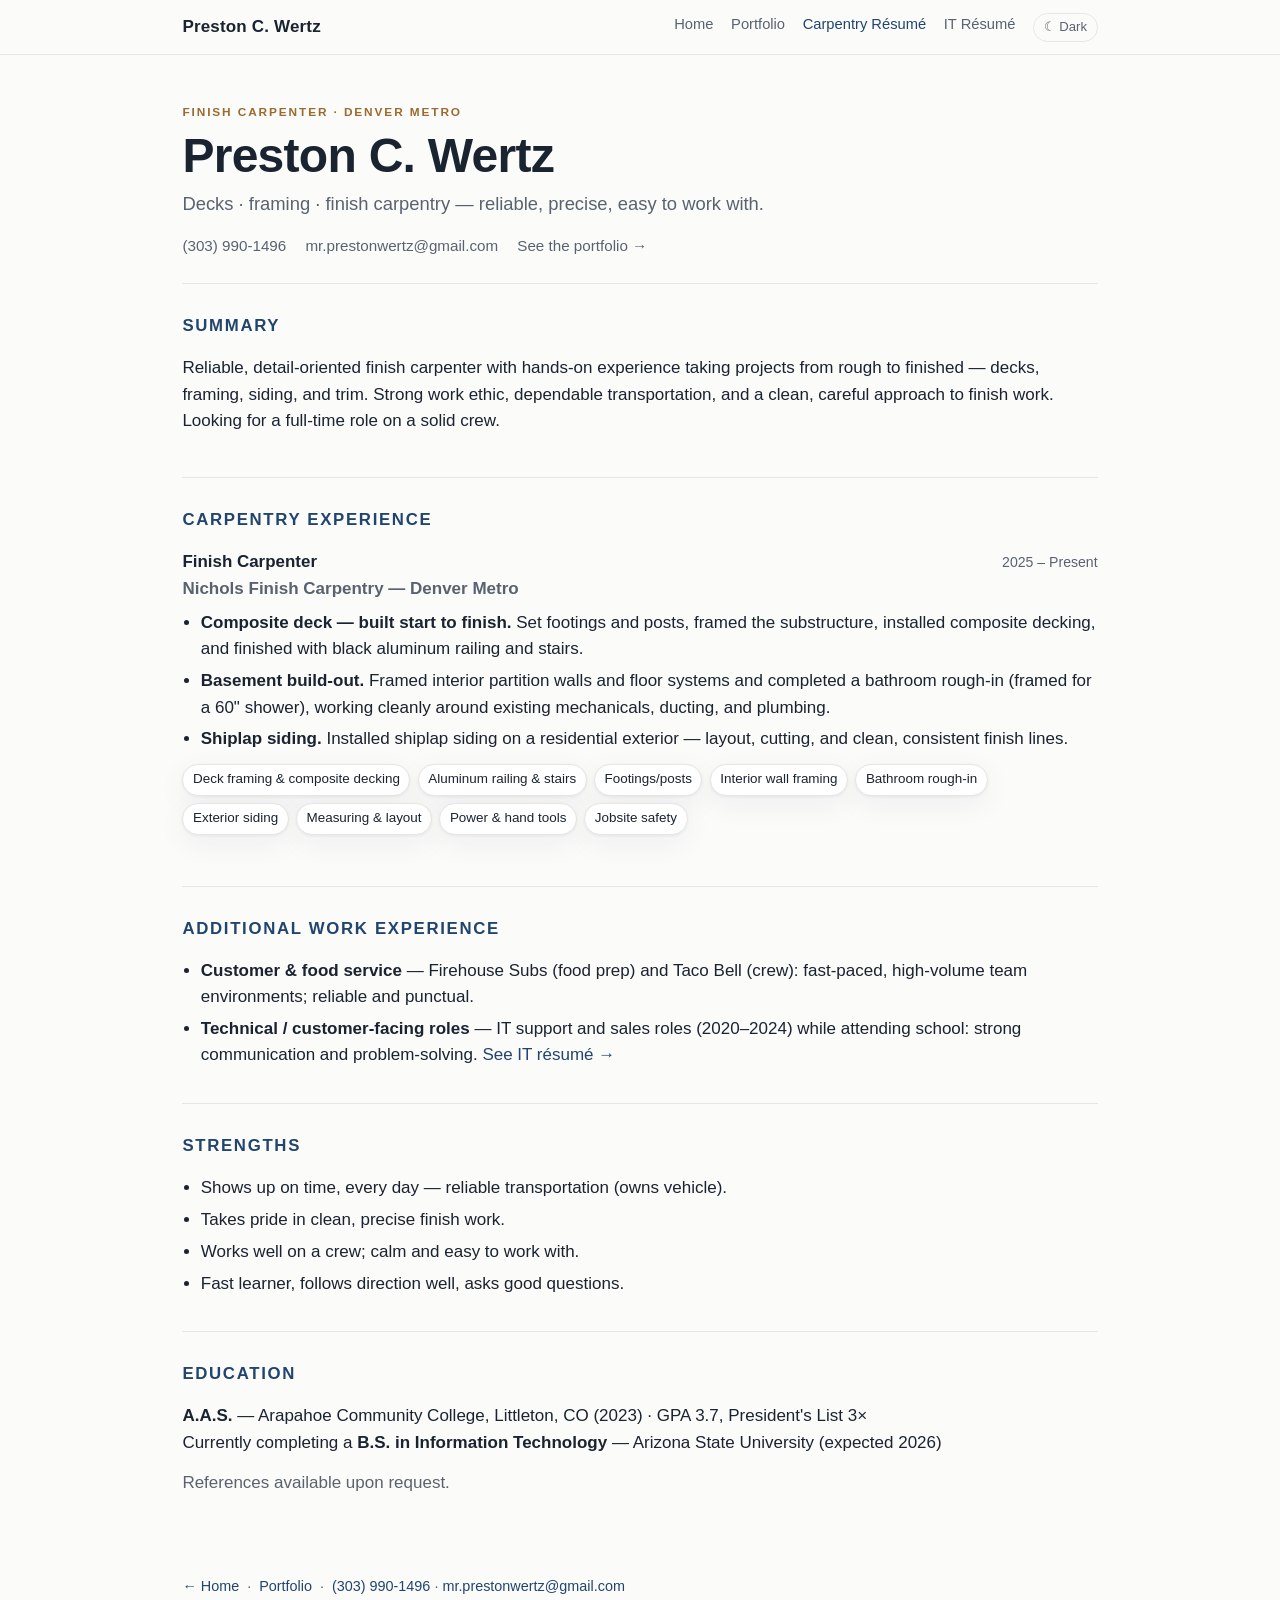
==== resume-construction.html @ 2952db10 "Preston Wertz public résumé & portfolio site Static HTML for GitHub Pages: home, carpentry portfolio" ====
<!DOCTYPE html>
<html lang="en">
<head>
<meta charset="utf-8">
<meta name="viewport" content="width=device-width, initial-scale=1">
<title>Preston C. Wertz — Carpentry Résumé</title>
<meta name="description" content="Finish carpenter — decks, framing, siding, and finish work. Denver Metro.">
<link rel="stylesheet" href="style.css">
<script src="theme.js"></script>
</head>
<body>

<nav class="nav"><div class="wrap">
  <span class="brand"><a href="index.html" style="color:var(--ink)">Preston C. Wertz</a></span>
  <span class="links">
    <a href="index.html">Home</a>
    <a href="portfolio.html">Portfolio</a>
    <a href="resume-construction.html" class="active">Carpentry Résumé</a>
    <a href="resume-it.html">IT Résumé</a>
    <button id="theme-toggle" style="background:none;border:1px solid var(--rule);color:var(--muted);border-radius:999px;padding:.2rem .6rem;font:inherit;font-size:.82rem;cursor:pointer;">Theme</button>
  </span>
</div></nav>

<div class="wrap">

  <header class="masthead">
    <p class="eyebrow">Finish Carpenter · Denver Metro</p>
    <h1>Preston C. Wertz</h1>
    <p class="role">Decks · framing · finish carpentry — reliable, precise, easy to work with.</p>
    <div class="contact">
      <a href="tel:+13039901496">(303) 990-1496</a>
      <a href="mailto:mr.prestonwertz@gmail.com">mr.prestonwertz@gmail.com</a>
      <a href="portfolio.html">See the portfolio →</a>
    </div>
  </header>

  <section>
    <h2>Summary</h2>
    <p>Reliable, detail-oriented finish carpenter with hands-on experience taking projects from rough to finished — decks, framing, siding, and trim. Strong work ethic, dependable transportation, and a clean, careful approach to finish work. Looking for a full-time role on a solid crew.</p>
  </section>

  <section>
    <h2>Carpentry Experience</h2>
    <div class="entry">
      <div class="entry-head">
        <h3>Finish Carpenter</h3>
        <span class="dates">2025 – Present</span>
      </div>
      <div class="org">Nichols Finish Carpentry — Denver Metro</div>
      <ul>
        <li><strong>Composite deck — built start to finish.</strong> Set footings and posts, framed the substructure, installed composite decking, and finished with black aluminum railing and stairs.</li>
        <li><strong>Basement build-out.</strong> Framed interior partition walls and floor systems and completed a bathroom rough-in (framed for a 60&quot; shower), working cleanly around existing mechanicals, ducting, and plumbing.</li>
        <li><strong>Shiplap siding.</strong> Installed shiplap siding on a residential exterior — layout, cutting, and clean, consistent finish lines.</li>
      </ul>
      <div class="chips" style="margin-top:.7rem">
        <span class="chip">Deck framing &amp; composite decking</span>
        <span class="chip">Aluminum railing &amp; stairs</span>
        <span class="chip">Footings/posts</span>
        <span class="chip">Interior wall framing</span>
        <span class="chip">Bathroom rough-in</span>
        <span class="chip">Exterior siding</span>
        <span class="chip">Measuring &amp; layout</span>
        <span class="chip">Power &amp; hand tools</span>
        <span class="chip">Jobsite safety</span>
      </div>
    </div>
  </section>

  <section>
    <h2>Additional Work Experience</h2>
    <ul>
      <li><strong>Customer &amp; food service</strong> — Firehouse Subs (food prep) and Taco Bell (crew): fast-paced, high-volume team environments; reliable and punctual.</li>
      <li><strong>Technical / customer-facing roles</strong> — IT support and sales roles (2020–2024) while attending school: strong communication and problem-solving. <a href="resume-it.html">See IT résumé →</a></li>
    </ul>
  </section>

  <section>
    <h2>Strengths</h2>
    <ul>
      <li>Shows up on time, every day — reliable transportation (owns vehicle).</li>
      <li>Takes pride in clean, precise finish work.</li>
      <li>Works well on a crew; calm and easy to work with.</li>
      <li>Fast learner, follows direction well, asks good questions.</li>
    </ul>
  </section>

  <section>
    <h2>Education</h2>
    <p>
      <strong>A.A.S.</strong> — Arapahoe Community College, Littleton, CO (2023) · GPA 3.7, President's List 3×<br>
      Currently completing a <strong>B.S. in Information Technology</strong> — Arizona State University (expected 2026)
    </p>
    <p class="muted">References available upon request.</p>
  </section>

  <footer>
    <a href="index.html">← Home</a> &nbsp;·&nbsp; <a href="portfolio.html">Portfolio</a> &nbsp;·&nbsp; <a href="tel:+13039901496">(303) 990-1496</a> · <a href="mailto:mr.prestonwertz@gmail.com">mr.prestonwertz@gmail.com</a>
  </footer>

</div>
</body>
</html>
---- style.css ----
/* Preston Wertz — portfolio site
   Identity: navy (trust / tech) + a thin bronze detail (craft / woodwork), cool off-white ground. */

:root {
  --bg: #fbfbfa;
  --surface: #ffffff;
  --ink: #1a2330;
  --muted: #59636f;
  --navy: #21456e;
  --navy-strong: #1a3557;
  --bronze: #9a6a2f;
  --rule: #e6e6e2;
  --shadow: 0 1px 3px rgba(20,30,45,.06), 0 8px 30px rgba(20,30,45,.06);
  --maxw: 60rem;
}
@media (prefers-color-scheme: dark) {
  :root {
    --bg: #14181d;
    --surface: #1b2128;
    --ink: #eceef1;
    --muted: #98a2ad;
    --navy: #7aa7d8;
    --navy-strong: #a9c6e8;
    --bronze: #cc9a5f;
    --rule: #2b333c;
    --shadow: 0 1px 3px rgba(0,0,0,.3), 0 8px 30px rgba(0,0,0,.35);
  }
}
:root[data-theme="light"] {
  --bg: #fbfbfa; --surface: #ffffff; --ink: #1a2330; --muted: #59636f;
  --navy: #21456e; --navy-strong: #1a3557; --bronze: #9a6a2f; --rule: #e6e6e2;
  --shadow: 0 1px 3px rgba(20,30,45,.06), 0 8px 30px rgba(20,30,45,.06);
}
:root[data-theme="dark"] {
  --bg: #14181d; --surface: #1b2128; --ink: #eceef1; --muted: #98a2ad;
  --navy: #7aa7d8; --navy-strong: #a9c6e8; --bronze: #cc9a5f; --rule: #2b333c;
  --shadow: 0 1px 3px rgba(0,0,0,.3), 0 8px 30px rgba(0,0,0,.35);
}

* { box-sizing: border-box; }
html { -webkit-text-size-adjust: 100%; }
body {
  margin: 0;
  background: var(--bg);
  color: var(--ink);
  font-family: -apple-system, BlinkMacSystemFont, "Segoe UI", Roboto, Helvetica, Arial, sans-serif;
  line-height: 1.55;
  font-size: 17px;
  -webkit-font-smoothing: antialiased;
}
.wrap { max-width: var(--maxw); margin: 0 auto; padding: 0 1.4rem; }
a { color: var(--navy); text-decoration: none; }
a:hover { text-decoration: underline; }
a:focus-visible { outline: 2px solid var(--navy); outline-offset: 2px; border-radius: 2px; }

/* Top nav */
.nav {
  border-bottom: 1px solid var(--rule);
  background: color-mix(in srgb, var(--bg) 88%, transparent);
  position: sticky; top: 0; z-index: 10; backdrop-filter: saturate(1.1) blur(6px);
}
.nav .wrap { display: flex; align-items: center; justify-content: space-between; height: 3.4rem; gap: 1rem; }
.nav .brand { font-weight: 700; letter-spacing: .01em; color: var(--ink); }
.nav .links { display: flex; gap: 1.1rem; font-size: .92rem; flex-wrap: wrap; }
.nav .links a { color: var(--muted); }
.nav .links a:hover, .nav .links a.active { color: var(--navy); text-decoration: none; }

/* Header block */
.masthead { padding: 3rem 0 1.6rem; border-bottom: 1px solid var(--rule); }
.eyebrow { text-transform: uppercase; letter-spacing: .16em; font-size: .74rem; font-weight: 700; color: var(--bronze); margin: 0 0 .6rem; }
h1 { font-size: clamp(2rem, 5vw, 3rem); line-height: 1.05; margin: 0 0 .5rem; letter-spacing: -.015em; text-wrap: balance; }
.masthead .role { font-size: 1.15rem; color: var(--muted); margin: 0; }
.contact { display: flex; flex-wrap: wrap; gap: .4rem 1.2rem; margin-top: 1rem; font-size: .95rem; color: var(--muted); }
.contact a { color: var(--muted); }
.contact a:hover { color: var(--navy); }

/* Sections */
section { padding: 1.8rem 0; border-bottom: 1px solid var(--rule); }
section:last-of-type { border-bottom: 0; }
h2 { font-size: 1.05rem; text-transform: uppercase; letter-spacing: .1em; color: var(--navy); margin: 0 0 1rem; }
h3 { font-size: 1.06rem; margin: 0; }
p { margin: 0 0 .9rem; }
.lead { font-size: 1.12rem; color: var(--ink); }
.muted { color: var(--muted); }

/* Experience entries */
.entry { margin-bottom: 1.4rem; }
.entry-head { display: flex; justify-content: space-between; gap: 1rem; align-items: baseline; flex-wrap: wrap; }
.entry .org { color: var(--muted); font-weight: 600; }
.entry .dates { color: var(--muted); font-size: .88rem; white-space: nowrap; font-variant-numeric: tabular-nums; }
ul { margin: .5rem 0 0; padding-left: 1.15rem; }
li { margin: 0 0 .35rem; }

/* Skills / chips */
.chips { display: flex; flex-wrap: wrap; gap: .45rem; margin-top: .3rem; }
.chip { font-size: .84rem; background: var(--surface); border: 1px solid var(--rule); color: var(--ink); padding: .28rem .6rem; border-radius: 999px; box-shadow: var(--shadow); }

/* Cards (landing) */
.cards { display: grid; grid-template-columns: repeat(auto-fit, minmax(15rem, 1fr)); gap: 1.1rem; }
.card {
  display: block; background: var(--surface); border: 1px solid var(--rule); border-radius: 12px;
  padding: 1.3rem; box-shadow: var(--shadow); color: var(--ink);
  border-top: 3px solid var(--navy); transition: transform .12s ease, box-shadow .12s ease;
}
.card:hover { text-decoration: none; transform: translateY(-2px); box-shadow: 0 4px 10px rgba(20,30,45,.1), 0 14px 40px rgba(20,30,45,.1); }
.card h3 { color: var(--navy); margin-bottom: .3rem; }
.card p { color: var(--muted); font-size: .95rem; margin: 0; }

/* Portfolio gallery */
.gallery { display: grid; grid-template-columns: repeat(auto-fit, minmax(17rem, 1fr)); gap: 1.1rem; }
figure { margin: 0; background: var(--surface); border: 1px solid var(--rule); border-radius: 10px; overflow: hidden; box-shadow: var(--shadow); }
figure img { display: block; width: 100%; height: 15rem; object-fit: cover; background: var(--rule); }
figure.feature img { height: 20rem; }
figcaption { font-size: .9rem; color: var(--muted); padding: .7rem .85rem; }
.feature-row { display: grid; grid-template-columns: 1fr; gap: 1.1rem; margin-bottom: 1.1rem; }
@media (min-width: 40rem) { .feature-row { grid-template-columns: 2fr 1fr; } }

/* Footer */
footer { padding: 2.2rem 0 3rem; color: var(--muted); font-size: .9rem; }

@media (prefers-reduced-motion: reduce) {
  * { transition: none !important; }
}
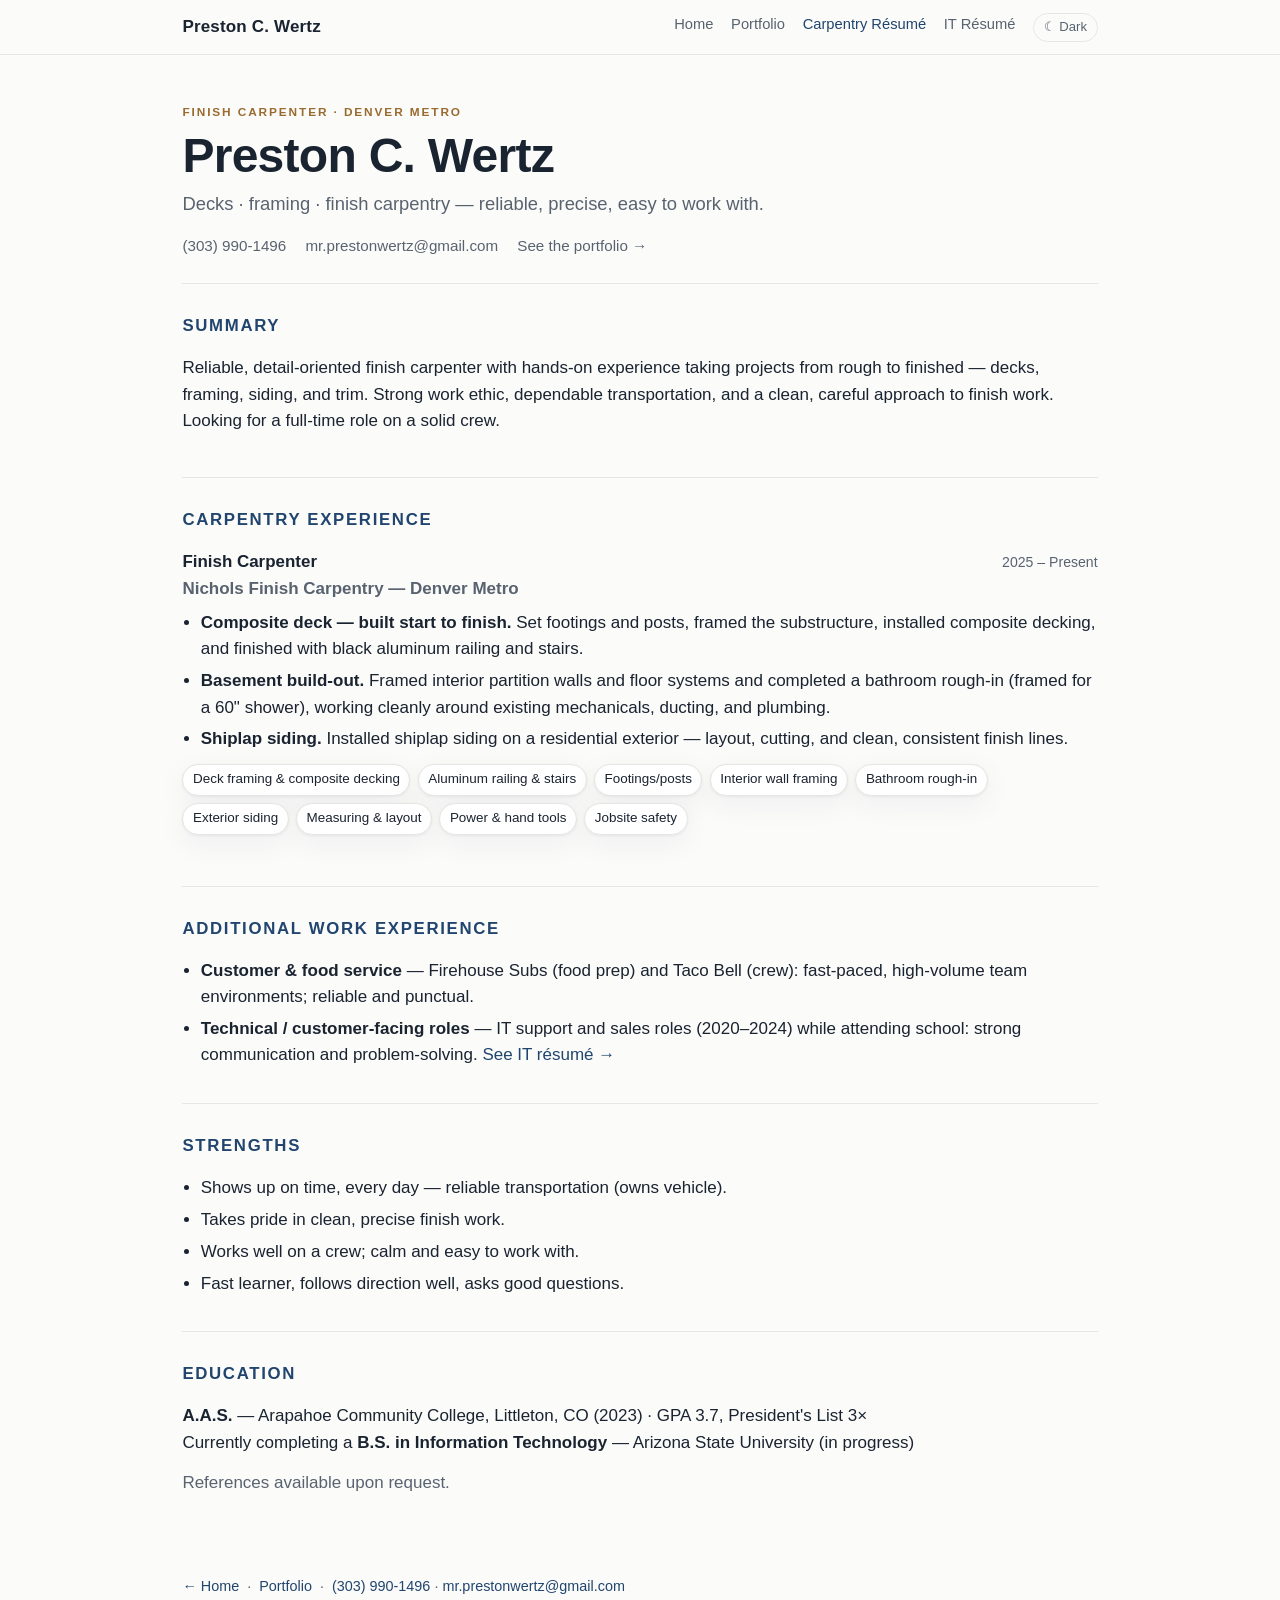
==== commit a6c7719c: "ASU education reads "in progress" on résumés Co-Authored-By: Claude Opus 4.8 (1M context) <noreply@a" ====
--- a/resume-construction.html
+++ b/resume-construction.html
@@ -88,7 +88,7 @@
     <h2>Education</h2>
     <p>
       <strong>A.A.S.</strong> — Arapahoe Community College, Littleton, CO (2023) · GPA 3.7, President's List 3×<br>
-      Currently completing a <strong>B.S. in Information Technology</strong> — Arizona State University (expected 2026)
+      Currently completing a <strong>B.S. in Information Technology</strong> — Arizona State University (in progress)
     </p>
     <p class="muted">References available upon request.</p>
   </section>
